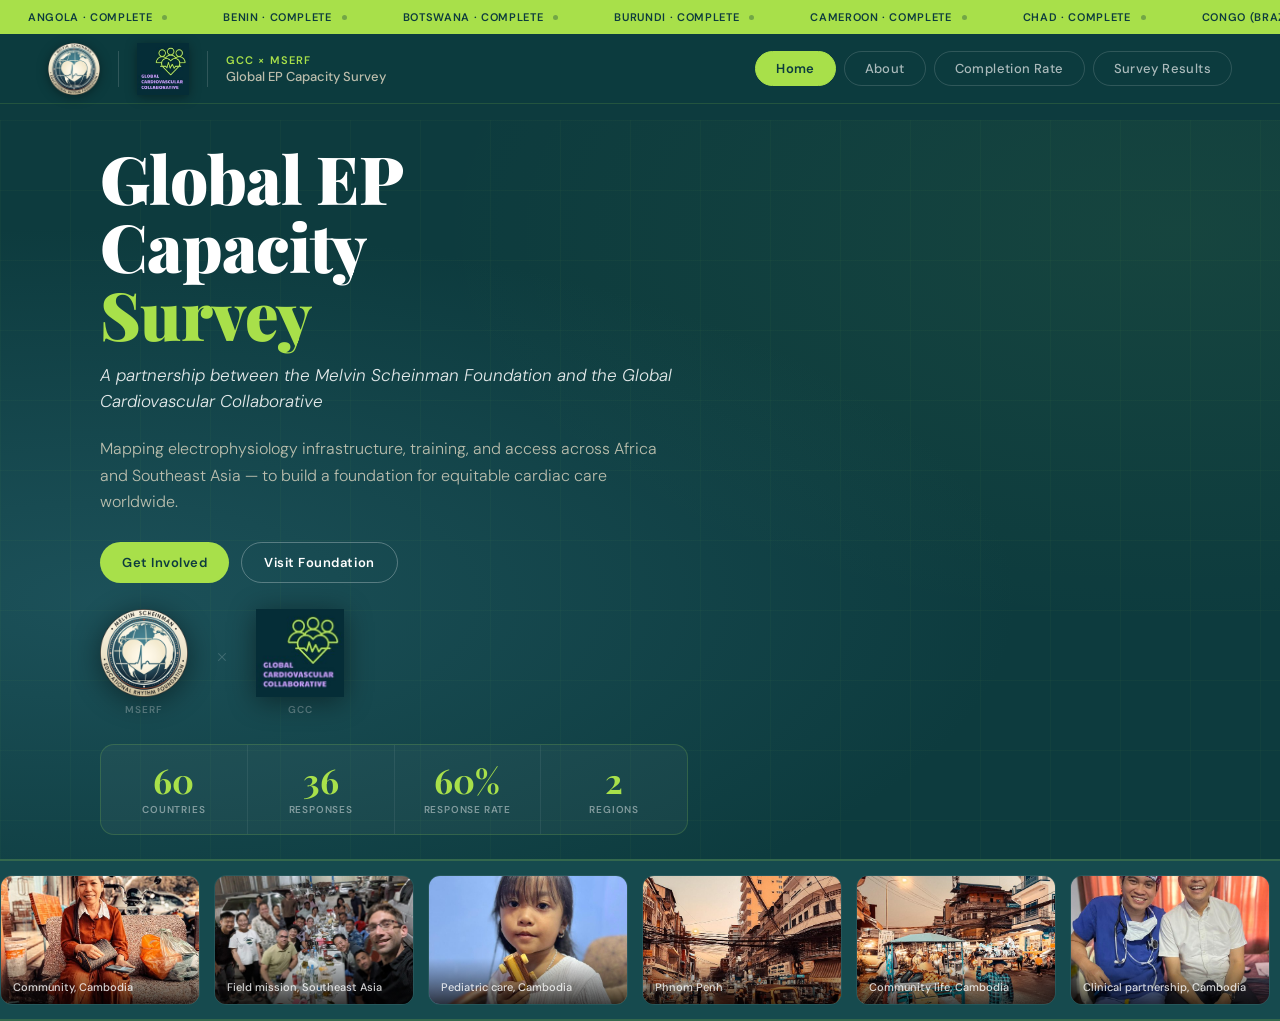
==== index.html @ c14d68f3 "Consolidate Tracker into Completion Rate as 'All Countries' panel - Drop the Tracker nav tab; the Tr" ====
<!DOCTYPE html>
<html lang="en">
<head>
<meta charset="UTF-8">
<meta name="viewport" content="width=device-width, initial-scale=1.0">
<title>GCC Global EP Capacity Survey — MSERF</title>
<link href="https://fonts.googleapis.com/css2?family=Playfair+Display:wght@700;900&family=DM+Sans:ital,wght@0,300;0,400;0,500;0,600;1,300&display=swap" rel="stylesheet">
<link rel="stylesheet" href="style.css">
</head>
<body>

<!-- TICKER TOP -->
<div class="ticker-wrap"><div class="ticker-track" id="ticker-top"></div></div>

<!-- NAV -->
<nav>
  <div class="nav-left">
    <img class="nav-logo" src="[data-uri]" alt="MSERF" onclick="window.open('https://www.scheinmanfoundation.org/','_blank')">
    <div class="nav-div"></div>
    <img class="nav-logo" src="[data-uri]" alt="GCC" onclick="window.open('https://www.globalcardio.org/','_blank')">
    <div class="nav-div"></div>
    <div class="nav-wordmark">
      <span class="nav-wordmark-top">GCC &times; MSERF</span>
      <span class="nav-wordmark-bot">Global EP Capacity Survey</span>
    </div>
  </div>
  <div class="nav-links">
    <button class="nav-btn active" onclick="showSection('home')">Home</button>
    <button class="nav-btn" onclick="showSection('about')">About</button>
    <button class="nav-btn" onclick="showSection('maps')">Completion Rate</button>
    <button class="nav-btn" onclick="showSection('results')">Survey Results</button>
  </div>
</nav>

<!-- ══ HOME ══ -->
<div id="sec-home" class="page-section active home">
  <div class="hero">
    <div class="hero-bg"></div><div class="hero-grid"></div>
    <div class="hero-left">
      <h1>Global EP<br>Capacity<br><em>Survey</em></h1>
      <p class="hero-partnership">A partnership between the Melvin Scheinman Foundation and the Global Cardiovascular Collaborative</p>
      <p class="hero-sub">Mapping electrophysiology infrastructure, training, and access across Africa and Southeast Asia — to build a foundation for equitable cardiac care worldwide.</p>
      <div class="hero-cta">
        <a class="primary" onclick="showSection('about'); return false;" href="#">Get Involved</a>
        <a class="ghost" href="https://www.scheinmanfoundation.org/" target="_blank">Visit Foundation</a>
      </div>
      <div class="hero-logos">
        <div class="hero-logo-block">
          <img src="[data-uri]" alt="MSERF" style="cursor:pointer;" onclick="window.open('https://www.scheinmanfoundation.org/','_blank')">
          <span>MSERF</span>
        </div>
        <div class="hero-x">&times;</div>
        <div class="hero-logo-block">
          <img src="[data-uri]" alt="GCC" style="cursor:pointer;" onclick="window.open('https://www.globalcardio.org/','_blank')">
          <span>GCC</span>
        </div>
      </div>
      <div class="hero-stats">
        <div class="hstat"><div class="hstat-n" id="hstat-countries">61</div><div class="hstat-l">Countries</div></div>
        <div class="hstat"><div class="hstat-n" id="hstat-responses">33</div><div class="hstat-l">Responses</div></div>
        <div class="hstat"><div class="hstat-n" id="hstat-rate">54%</div><div class="hstat-l">Response rate</div></div>
        <div class="hstat"><div class="hstat-n" id="hstat-regions">2</div><div class="hstat-l">Regions</div></div>
      </div>
    </div>
    <div class="hero-right"><canvas id="globe-canvas"></canvas></div>
  </div>
  <!-- Photo banner -->
  <div class="photo-banner"><div class="photo-strip" id="photo-strip"></div></div>
  <!-- Ticker bottom -->
</div>

<!-- ══ ABOUT ══ -->
<div id="sec-about" class="page-section about-sec">
  <div class="about-inner">
    <div class="about-hero">
      <div class="sec-eyebrow">About the Initiative</div>
      <h2 class="sec-title">Charting the Global Landscape of EP Care</h2>
      <p class="sec-body">The GCC Global EP Capacity Survey is a first-of-its-kind effort to systematically document the state of cardiac electrophysiology across low- and middle-income regions. Understanding what exists — and what is missing — is the essential first step toward sustainable, equitable EP care worldwide.</p>
      <div class="about-stats">
        <div class="astat"><div class="astat-n" id="about-af-total">54</div><div class="astat-l">African nations</div></div>
        <div class="astat"><div class="astat-n" id="about-sea-total">6</div><div class="astat-l">Southeast Asian countries</div></div>
        <div class="astat"><div class="astat-n" id="about-total">60</div><div class="astat-l">Countries in scope</div></div>
        <div class="astat"><div class="astat-n">2</div><div class="astat-l">Lead organizations</div></div>
      </div>
    </div>
    <div class="about-grid">
      <div class="about-text">
        <p>This survey captures data on EP lab infrastructure, trained personnel, device access, ablation capabilities, and educational resources across <strong id="about-af-inline">54</strong> African nations and <strong id="about-sea-inline">6</strong> Southeast Asian countries.</p>
        <p>Results will inform targeted capacity-building programs, training initiatives, and international partnerships led by <a href="https://www.scheinmanfoundation.org/" target="_blank" class="about-link">MSERF</a> and the <a href="https://www.globalcardio.org/" target="_blank" class="about-link">GCC</a> — with the goal of bringing world-class electrophysiology care to every region on earth.</p>
        <p>The survey is led jointly by the <a href="https://www.scheinmanfoundation.org/" target="_blank" class="about-link">Melvin Scheinman Foundation</a> and the <a href="https://www.globalcardio.org/" target="_blank" class="about-link">Global Cardiovascular Collaborative</a>, two organizations united by a shared commitment to reducing the global burden of cardiac arrhythmia through education, training, and sustainable infrastructure development.</p>
      </div>
      <div class="about-cards">
        <div class="acard">
          <img class="acard-logo" src="[data-uri]" alt="MSERF" style="cursor:pointer;" onclick="window.open('https://www.scheinmanfoundation.org/','_blank')">
          <h3><a href="https://www.scheinmanfoundation.org/" target="_blank" style="color:var(--navy);text-decoration:none;">Melvin Scheinman Foundation</a></h3>
          <p>Founded in honor of Dr. Melvin Scheinman, pioneer of catheter ablation, MSERF advances global EP education through training programs, international proctorships, and sustainable capacity-building partnerships across Africa, Southeast Asia, and beyond.</p>
        </div>
        <div class="acard gcc">
          <img class="acard-logo" src="[data-uri]" alt="GCC" style="cursor:pointer;" onclick="window.open('https://www.globalcardio.org/','_blank')">
          <h3><a href="https://www.globalcardio.org/" target="_blank" style="color:var(--navy);text-decoration:none;">Global Cardiovascular Collaborative</a></h3>
          <p>The GCC brings together cardiovascular specialists committed to reducing the global burden of heart disease through collaborative research, education, and health system strengthening in underserved regions.</p>
        </div>
      </div>
    </div>

    <!-- Participate + Contact block (fills lower half of About) -->
    <div class="about-foot">
      <div class="afoot-card afoot-participate">
        <div class="afoot-eyebrow">Get Involved</div>
        <h3>Who Should Participate</h3>
        <p>We welcome electrophysiologists, cardiologists, professional societies, hospitals, and ministries of health working in cardiovascular care across low- and middle-income regions.</p>
        <ul class="afoot-list">
          <li>Practicing EPs and cardiologists in Africa or Southeast Asia</li>
          <li>Hospital and EP-lab leadership</li>
          <li>National and regional cardiology societies</li>
          <li>Foundations, NGOs, and industry partners</li>
        </ul>
      </div>
      <div class="afoot-card afoot-contact">
        <div class="afoot-eyebrow">Contact Us</div>
        <h3>Get In Touch</h3>
        <p>To learn more, take the survey, or partner with us, reach out to the survey team.</p>
        <a class="afoot-btn" href="mailto:info@scheinmanfoundation.org?subject=Global%20EP%20Capacity%20Survey">Contact the Survey Team</a>
        <a class="afoot-btn afoot-btn-alt" href="https://www.scheinmanfoundation.org/" target="_blank">Visit the Scheinman Foundation</a>
      </div>
    </div>
  </div>
</div>

<!-- ══ MAPS ══ -->
<div id="sec-maps" class="page-section maps-sec">
  <div class="maps-inner">
    <div class="sec-eyebrow" style="color:var(--lime);margin-top:24px;">Survey Completion Rate</div>
    <h2 class="sec-title" style="color:var(--white)">Survey Completion by Region</h2>
    <p style="color:rgba(232,223,200,0.55);font-size:15px;margin-top:4px;">Click either map to enlarge and interact.</p>
    <div class="maps-grid">
      <div class="mcard" onclick="openModal('africa')">
        <div class="mcard-hdr"><div class="mcard-title">Africa</div><div class="mcard-pct af" id="map-af-pct">56%</div></div>
        <div style="font-size:12px;color:rgba(255,255,255,0.38);margin-bottom:10px;" id="map-af-count">31 of 55 countries responded</div>
        <div class="pbar-wrap"><div class="pbar af"></div></div>
        <div class="mlegend">
          <div class="mleg-item"><div class="mleg-dot" style="background:#5a9e2f"></div><span id="leg-af-c">Complete (31)</span></div>
          <div class="mleg-item"><div class="mleg-dot" style="background:#c0392b"></div><span id="leg-af-p">Pending (24)</span></div>
        </div>
        <div id="africa-map-preview"></div>
        <div class="expand-hint">
          <svg viewBox="0 0 24 24" fill="none" stroke="currentColor" stroke-width="2"><path d="M15 3h6v6M9 21H3v-6M21 3l-7 7M3 21l7-7"/></svg>
          Click to enlarge &amp; interact
        </div>
      </div>
      <div class="mcard" onclick="openModal('sea')">
        <div class="mcard-hdr"><div class="mcard-title">Southeast Asia</div><div class="mcard-pct sea" id="map-sea-pct">50%</div></div>
        <div style="font-size:12px;color:rgba(255,255,255,0.38);margin-bottom:10px;" id="map-sea-count">2 of 6 countries responded</div>
        <div class="pbar-wrap"><div class="pbar sea"></div></div>
        <div class="mlegend">
          <div class="mleg-item"><div class="mleg-dot" style="background:#5a9e2f"></div><span id="leg-sea-c">Complete (1)</span></div>
          <div class="mleg-item"><div class="mleg-dot" style="background:#c0392b"></div><span id="leg-sea-p">Pending (4)</span></div>
        </div>
        <div id="sea-map-preview"></div>
        <div class="expand-hint">
          <svg viewBox="0 0 24 24" fill="none" stroke="currentColor" stroke-width="2"><path d="M15 3h6v6M9 21H3v-6M21 3l-7 7M3 21l7-7"/></svg>
          Click to enlarge &amp; interact
        </div>
      </div>
    </div>

    <!-- All Countries — list view consolidated from former Tracker page -->
    <div class="all-countries">
      <div class="ac-header">
        <div>
          <div class="sec-eyebrow" style="color:var(--lime);">All Countries</div>
          <h3 class="ac-title">Response status by country</h3>
        </div>
        <input type="search" id="ac-search" class="ac-search" placeholder="Search country..." aria-label="Search countries">
      </div>
      <div class="tabs">
        <button class="tab on" onclick="showTab('al',this)" id="tab-af">Africa (54)</button>
        <button class="tab" onclick="showTab('sl',this)" id="tab-sea">Southeast Asia (6)</button>
      </div>
      <div id="al" class="cgrid"></div>
      <div id="sl" class="cgrid hidden"></div>
    </div>
  </div>
</div>

<div id="sec-results" class="page-section maps-sec">
  <div class="maps-inner">
    <div class="sec-eyebrow" style="color:var(--lime);margin-top:24px;">Data & Analysis</div>
    <h2 class="sec-title" style="color:var(--white)">Survey Results</h2>
    <p style="color:rgba(232,223,200,0.55);font-size:15px;margin-top:4px;">Click either map to enlarge and interact.</p>
    <div class="heat-legend" title="Color encodes ablating EPs per million population for surveyed countries">
      <span class="heat-legend-label">Capacity gap</span>
      <div>
        <div class="heat-legend-bar"></div>
        <div class="heat-legend-ticks"><span>Greater capacity</span><span>Larger gap</span></div>
      </div>
      <span class="heat-na"><span class="heat-na-dot"></span>Not yet surveyed</span>
    </div>
    <div class="maps-grid">
      <div class="mcard" onclick="openResultsModal('africa')">
        <div class="mcard-hdr"><div class="mcard-title">Africa</div></div>
        <div style="font-size:12px;color:rgba(255,255,255,0.38);margin-bottom:10px;" id="results-af-count">31 of 55 countries surveyed</div>
        <div id="africa-results-preview"></div>
        <div class="expand-hint">
          <svg viewBox="0 0 24 24" fill="none" stroke="currentColor" stroke-width="2"><path d="M15 3h6v6M9 21H3v-6M21 3l-7 7M3 21l7-7"/></svg>
          Click to enlarge &amp; interact
        </div>
      </div>
      <div class="mcard" onclick="openResultsModal('sea')">
        <div class="mcard-hdr"><div class="mcard-title">Southeast Asia &amp; Mongolia</div></div>
        <div style="font-size:12px;color:rgba(255,255,255,0.38);margin-bottom:10px;" id="results-sea-count">2 of 6 countries surveyed</div>
        <div id="sea-results-preview"></div>
        <div class="expand-hint">
          <svg viewBox="0 0 24 24" fill="none" stroke="currentColor" stroke-width="2"><path d="M15 3h6v6M9 21H3v-6M21 3l-7 7M3 21l7-7"/></svg>
          Click to enlarge &amp; interact
        </div>
      </div>
    </div>
    <div style="margin-top:48px;">
      <div style="border-bottom:1px solid rgba(168,224,74,0.15);padding-bottom:16px;margin-bottom:32px;">
        <p style="color:var(--lime);font-size:11px;font-weight:600;letter-spacing:0.1em;text-transform:uppercase;">Key Findings</p>
        <p style="color:rgba(232,223,200,0.55);font-size:13px;margin-top:6px;">Click any slide to view fullscreen</p>
      </div>
      <div style="display:flex;flex-direction:column;gap:28px;">
        <div style="border-radius:12px;overflow:hidden;box-shadow:0 4px 24px rgba(0,0,0,0.4);cursor:pointer;border:1px solid rgba(168,224,74,0.1);" onclick="openLightbox(this.querySelector('img'))">
          <img src="[data-uri]" style="width:100%;display:block;" alt="Global EP Capacity Gap">
        </div>
        <div style="border-radius:12px;overflow:hidden;box-shadow:0 4px 24px rgba(0,0,0,0.4);cursor:pointer;border:1px solid rgba(168,224,74,0.1);" onclick="openLightbox(this.querySelector('img'))">
          <img src="[data-uri]" style="width:100%;display:block;" alt="EP Access Gap">
        </div>
      <div style="border-radius:12px;overflow:hidden;box-shadow:0 4px 24px rgba(0,0,0,0.4);cursor:pointer;border:1px solid rgba(168,224,74,0.1);" onclick="openLightbox(this.querySelector('img'))">
          <img src="[data-uri]" style="width:100%;display:block;" alt="Global Device Implantation Capacity Gap">
        </div>
        <div style="border-radius:12px;overflow:hidden;box-shadow:0 4px 24px rgba(0,0,0,0.4);cursor:pointer;border:1px solid rgba(168,224,74,0.1);" onclick="openLightbox(this.querySelector('img'))">
          <img src="[data-uri]" style="width:100%;display:block;" alt="Device Implantation Access Gap">
        </div>
      </div>
    </div>
  </div>
</div>

<!-- Results Modal -->
<div class="modal-overlay" id="results-modal">
  <div class="modal-header">
    <div>
      <div class="modal-title" id="results-modal-title"></div>
      <div class="modal-meta" id="results-modal-meta"></div>
    </div>
    <button class="modal-close" onclick="closeResultsModal()">&#x2715;</button>
  </div>
  <div class="modal-legend">
    <span style="font-size:12px;color:rgba(255,255,255,0.3);margin-left:auto;">Scroll to zoom · Drag to pan · Hover for details</span>
  </div>
  <div class="modal-body" id="results-modal-body"></div>
</div>


<!-- ══ MAP MODAL ══ -->
<div class="modal-overlay" id="map-modal">
  <div class="modal-header">
    <div>
      <div class="modal-title" id="modal-title"></div>
      <div class="modal-meta" id="modal-meta"></div>
    </div>
    <button class="modal-close" onclick="closeModal()">&#x2715;</button>
  </div>
  <div class="modal-legend">
    <div class="modal-leg-item"><div class="modal-leg-dot" style="background:#5a9e2f"></div>Complete</div>
    <div class="modal-leg-item"><div class="modal-leg-dot" style="background:#c0392b"></div>Pending</div>
    <span style="font-size:12px;color:rgba(255,255,255,0.3);margin-left:auto;">Scroll to zoom · Drag to pan · Hover for details</span>
  </div>
  <div class="modal-body" id="modal-body"></div>
</div>

<div id="map-tt"></div>

<script src="https://cdnjs.cloudflare.com/ajax/libs/three.js/r128/three.min.js"></script>
<script src="https://cdnjs.cloudflare.com/ajax/libs/d3/7.8.5/d3.min.js"></script>
<script src="https://cdnjs.cloudflare.com/ajax/libs/topojson/3.0.2/topojson.min.js"></script>
<script src="data.js"></script>

<div id="lightbox" style="display:none;position:fixed;inset:0;z-index:1000;background:rgba(0,0,0,0.92);overflow:hidden;">
  <div id="lightbox-inner" style="position:absolute;top:0;left:0;width:100%;height:100%;">
    <img id="lightbox-img" style="position:absolute;top:0;left:0;transform-origin:0 0;user-select:none;-webkit-user-drag:none;border-radius:8px;" src="" alt="" draggable="false">
  </div>
  <button onclick="closeLightbox()" style="position:fixed;top:16px;right:24px;background:rgba(255,255,255,0.15);border:1px solid rgba(255,255,255,0.3);color:#fff;font-size:20px;width:42px;height:42px;border-radius:50%;cursor:pointer;display:flex;align-items:center;justify-content:center;z-index:1001;">&#x2715;</button>
  <div style="position:fixed;bottom:20px;left:50%;transform:translateX(-50%);background:rgba(0,0,0,0.6);color:rgba(255,255,255,0.6);font-size:12px;padding:6px 16px;border-radius:20px;pointer-events:none;">Scroll to zoom · Drag to pan · Click ✕ to close</div>
</div>
</body>
</html>
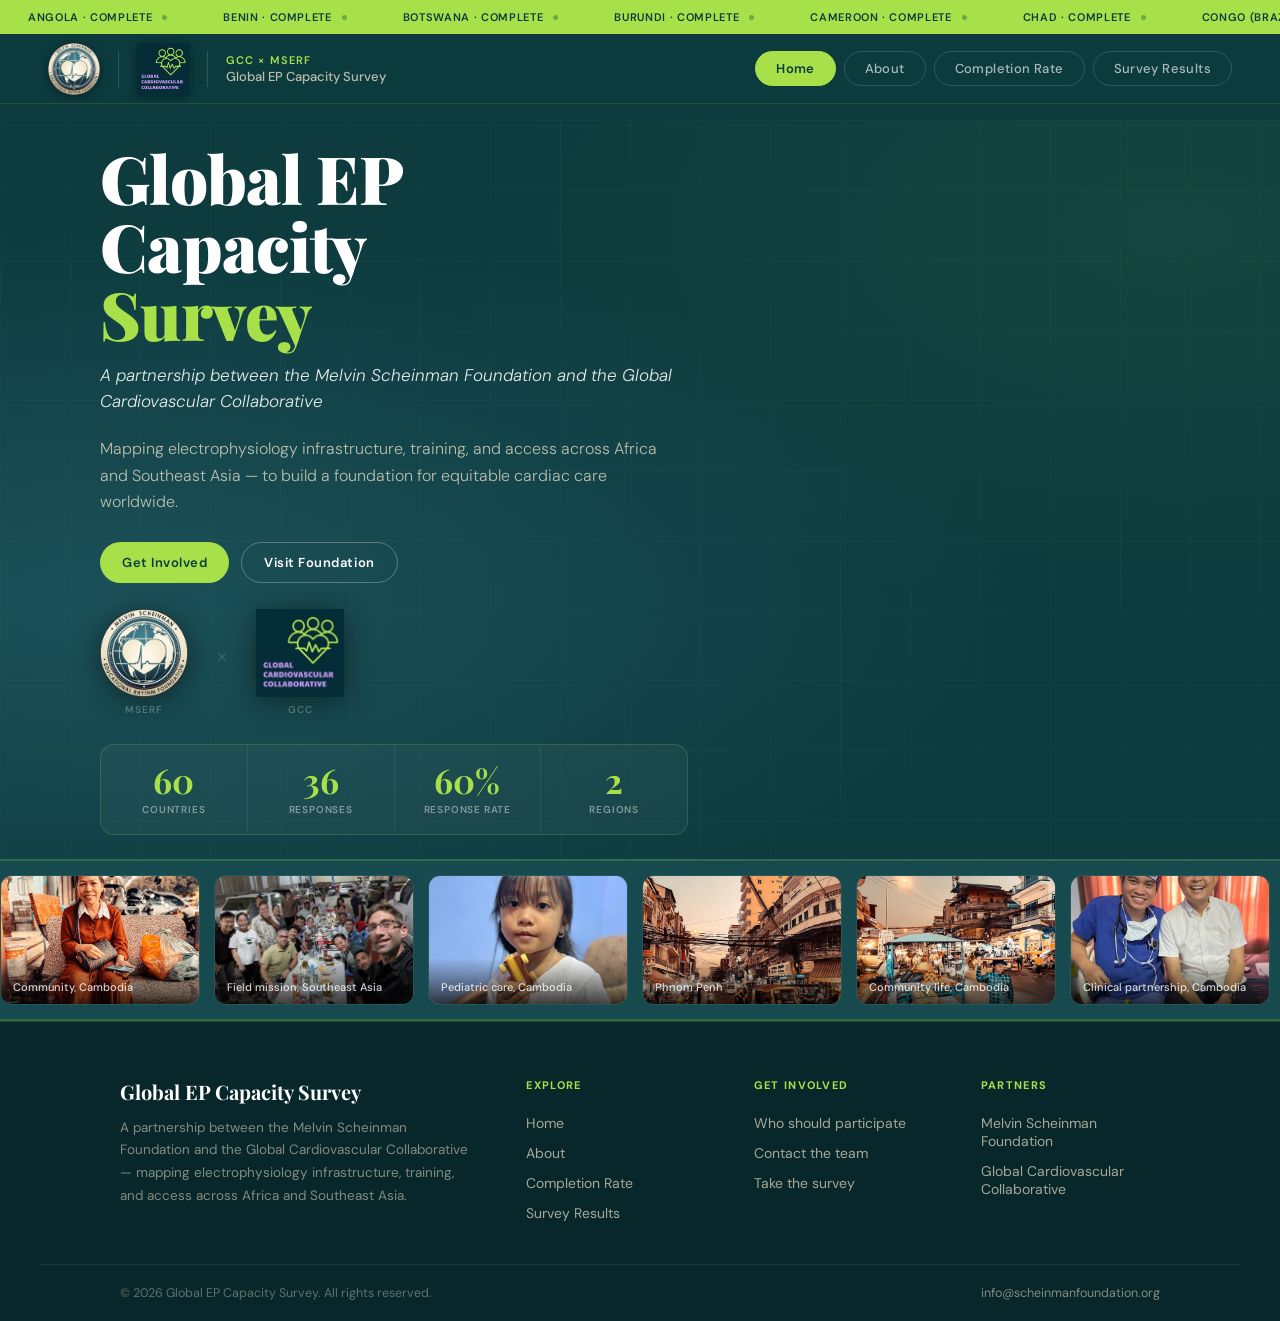
==== commit 98b5fefb: "Add site footer + fix Africa map callout positioning Footer - New site-wide footer: brand blurb, Exp" ====
--- a/index.html
+++ b/index.html
@@ -4,6 +4,18 @@
 <meta charset="UTF-8">
 <meta name="viewport" content="width=device-width, initial-scale=1.0">
 <title>GCC Global EP Capacity Survey — MSERF</title>
+<meta name="description" content="Mapping electrophysiology infrastructure, training, and access across Africa and Southeast Asia — a partnership between the Melvin Scheinman Foundation and the Global Cardiovascular Collaborative.">
+<link rel="icon" type="image/svg+xml" href="favicon.svg">
+<!-- Open Graph / social share -->
+<meta property="og:type" content="website">
+<meta property="og:title" content="Global EP Capacity Survey">
+<meta property="og:description" content="Mapping electrophysiology infrastructure, training, and access across Africa and Southeast Asia.">
+<meta property="og:url" content="https://eberswine.github.io/GCC-EP-Survey-main-3/">
+<meta property="og:image" content="https://eberswine.github.io/GCC-EP-Survey-main-3/ep_capacity_gap.jpg">
+<meta name="twitter:card" content="summary_large_image">
+<meta name="twitter:title" content="Global EP Capacity Survey">
+<meta name="twitter:description" content="Mapping electrophysiology infrastructure, training, and access across Africa and Southeast Asia.">
+<meta name="twitter:image" content="https://eberswine.github.io/GCC-EP-Survey-main-3/ep_capacity_gap.jpg">
 <link href="https://fonts.googleapis.com/css2?family=Playfair+Display:wght@700;900&family=DM+Sans:ital,wght@0,300;0,400;0,500;0,600;1,300&display=swap" rel="stylesheet">
 <link rel="stylesheet" href="style.css">
 </head>
@@ -19,17 +31,20 @@
     <div class="nav-div"></div>
     <img class="nav-logo" src="[data-uri]" alt="GCC" onclick="window.open('https://www.globalcardio.org/','_blank')">
     <div class="nav-div"></div>
-    <div class="nav-wordmark">
+    <div class="nav-wordmark" onclick="showSection('home')" role="link" tabindex="0" style="cursor:pointer;">
       <span class="nav-wordmark-top">GCC &times; MSERF</span>
       <span class="nav-wordmark-bot">Global EP Capacity Survey</span>
     </div>
   </div>
-  <div class="nav-links">
+  <div class="nav-links" id="nav-links">
     <button class="nav-btn active" onclick="showSection('home')">Home</button>
     <button class="nav-btn" onclick="showSection('about')">About</button>
     <button class="nav-btn" onclick="showSection('maps')">Completion Rate</button>
     <button class="nav-btn" onclick="showSection('results')">Survey Results</button>
   </div>
+  <button class="nav-toggle" aria-label="Menu" aria-expanded="false" onclick="toggleNav(this)">
+    <span></span><span></span><span></span>
+  </button>
 </nav>
 
 <!-- ══ HOME ══ -->
@@ -142,7 +157,7 @@
           <div class="mleg-item"><div class="mleg-dot" style="background:#5a9e2f"></div><span id="leg-af-c">Complete (31)</span></div>
           <div class="mleg-item"><div class="mleg-dot" style="background:#c0392b"></div><span id="leg-af-p">Pending (24)</span></div>
         </div>
-        <div id="africa-map-preview"></div>
+        <div id="africa-map-preview"><div class="map-skeleton"><span>Loading map…</span></div></div>
         <div class="expand-hint">
           <svg viewBox="0 0 24 24" fill="none" stroke="currentColor" stroke-width="2"><path d="M15 3h6v6M9 21H3v-6M21 3l-7 7M3 21l7-7"/></svg>
           Click to enlarge &amp; interact
@@ -156,7 +171,7 @@
           <div class="mleg-item"><div class="mleg-dot" style="background:#5a9e2f"></div><span id="leg-sea-c">Complete (1)</span></div>
           <div class="mleg-item"><div class="mleg-dot" style="background:#c0392b"></div><span id="leg-sea-p">Pending (4)</span></div>
         </div>
-        <div id="sea-map-preview"></div>
+        <div id="sea-map-preview"><div class="map-skeleton"><span>Loading map…</span></div></div>
         <div class="expand-hint">
           <svg viewBox="0 0 24 24" fill="none" stroke="currentColor" stroke-width="2"><path d="M15 3h6v6M9 21H3v-6M21 3l-7 7M3 21l7-7"/></svg>
           Click to enlarge &amp; interact
@@ -188,19 +203,26 @@
     <div class="sec-eyebrow" style="color:var(--lime);margin-top:24px;">Data & Analysis</div>
     <h2 class="sec-title" style="color:var(--white)">Survey Results</h2>
     <p style="color:rgba(232,223,200,0.55);font-size:15px;margin-top:4px;">Click either map to enlarge and interact.</p>
-    <div class="heat-legend" title="Color encodes ablating EPs per million population for surveyed countries">
-      <span class="heat-legend-label">Capacity gap</span>
-      <div>
-        <div class="heat-legend-bar"></div>
-        <div class="heat-legend-ticks"><span>Greater capacity</span><span>Larger gap</span></div>
-      </div>
-      <span class="heat-na"><span class="heat-na-dot"></span>Not yet surveyed</span>
-    </div>
+    <div class="results-toolbar">
+      <div class="heat-legend" title="Color encodes ablating EPs per million population for surveyed countries">
+        <span class="heat-legend-label">Capacity gap</span>
+        <div>
+          <div class="heat-legend-bar"></div>
+          <div class="heat-legend-ticks"><span>Greater capacity</span><span>Larger gap</span></div>
+        </div>
+        <span class="heat-na"><span class="heat-na-dot"></span>Not yet surveyed</span>
+      </div>
+      <button class="csv-btn" onclick="downloadCSV()" title="Download all survey data as a spreadsheet">
+        <svg viewBox="0 0 24 24" fill="none" stroke="currentColor" stroke-width="2"><path d="M21 15v4a2 2 0 01-2 2H5a2 2 0 01-2-2v-4M7 10l5 5 5-5M12 15V3"/></svg>
+        Download data (CSV)
+      </button>
+    </div>
+    <p class="data-freshness" id="data-freshness"></p>
     <div class="maps-grid">
       <div class="mcard" onclick="openResultsModal('africa')">
         <div class="mcard-hdr"><div class="mcard-title">Africa</div></div>
         <div style="font-size:12px;color:rgba(255,255,255,0.38);margin-bottom:10px;" id="results-af-count">31 of 55 countries surveyed</div>
-        <div id="africa-results-preview"></div>
+        <div id="africa-results-preview"><div class="map-skeleton"><span>Loading map…</span></div></div>
         <div class="expand-hint">
           <svg viewBox="0 0 24 24" fill="none" stroke="currentColor" stroke-width="2"><path d="M15 3h6v6M9 21H3v-6M21 3l-7 7M3 21l7-7"/></svg>
           Click to enlarge &amp; interact
@@ -209,7 +231,7 @@
       <div class="mcard" onclick="openResultsModal('sea')">
         <div class="mcard-hdr"><div class="mcard-title">Southeast Asia &amp; Mongolia</div></div>
         <div style="font-size:12px;color:rgba(255,255,255,0.38);margin-bottom:10px;" id="results-sea-count">2 of 6 countries surveyed</div>
-        <div id="sea-results-preview"></div>
+        <div id="sea-results-preview"><div class="map-skeleton"><span>Loading map…</span></div></div>
         <div class="expand-hint">
           <svg viewBox="0 0 24 24" fill="none" stroke="currentColor" stroke-width="2"><path d="M15 3h6v6M9 21H3v-6M21 3l-7 7M3 21l7-7"/></svg>
           Click to enlarge &amp; interact
@@ -238,6 +260,40 @@
     </div>
   </div>
 </div>
+
+<!-- ══ FOOTER ══ -->
+<footer class="site-footer">
+  <div class="footer-inner">
+    <div class="footer-col footer-brand">
+      <div class="footer-mark">Global EP Capacity Survey</div>
+      <p>A partnership between the Melvin Scheinman Foundation and the Global Cardiovascular Collaborative — mapping electrophysiology infrastructure, training, and access across Africa and Southeast Asia.</p>
+    </div>
+    <div class="footer-col">
+      <h4>Explore</h4>
+      <a href="#home" onclick="showSection('home');return false;">Home</a>
+      <a href="#about" onclick="showSection('about');return false;">About</a>
+      <a href="#completion" onclick="showSection('maps');return false;">Completion Rate</a>
+      <a href="#results" onclick="showSection('results');return false;">Survey Results</a>
+    </div>
+    <div class="footer-col">
+      <h4>Get Involved</h4>
+      <a href="#about" onclick="showSection('about');return false;">Who should participate</a>
+      <a href="mailto:info@scheinmanfoundation.org?subject=Global%20EP%20Capacity%20Survey">Contact the team</a>
+      <a href="https://www.scheinmanfoundation.org/" target="_blank" rel="noopener">Take the survey</a>
+    </div>
+    <div class="footer-col">
+      <h4>Partners</h4>
+      <a href="https://www.scheinmanfoundation.org/" target="_blank" rel="noopener">Melvin Scheinman Foundation</a>
+      <a href="https://www.globalcardio.org/" target="_blank" rel="noopener">Global Cardiovascular Collaborative</a>
+    </div>
+  </div>
+  <div class="footer-bottom">
+    <span>&copy; <span id="footer-year">2026</span> Global EP Capacity Survey. All rights reserved.</span>
+    <span class="footer-bottom-links">
+      <a href="mailto:info@scheinmanfoundation.org?subject=Global%20EP%20Capacity%20Survey">info@scheinmanfoundation.org</a>
+    </span>
+  </div>
+</footer>
 
 <!-- Results Modal -->
 <div class="modal-overlay" id="results-modal">
--- a/style.css
+++ b/style.css
@@ -98,9 +98,9 @@
 ══════════════════════════════ */
 .about-sec{background:var(--cream-lt);padding:130px 80px 100px;}
 .about-inner{max-width:1140px;margin:0 auto;}
-.about-hero{text-align:left;max-width:1140px;margin:0 auto 56px;}
+.about-hero{text-align:left;max-width:1140px;margin:24px auto 56px;}
 .about-hero .sec-eyebrow{display:block;}
-.about-hero .sec-body{font-size:18px;line-height:1.7;color:var(--muted);max-width:820px;margin:8px auto 0;text-align:center;}
+.about-hero .sec-body{font-size:17px;line-height:1.75;color:var(--muted);max-width:780px;margin:0;}
 .about-stats{display:grid;grid-template-columns:repeat(4,1fr);gap:0;margin-top:44px;background:var(--white);border:1px solid rgba(46,107,122,0.1);border-radius:18px;overflow:hidden;box-shadow:0 4px 22px rgba(13,59,62,0.05);}
 .astat{padding:22px 16px;text-align:center;border-right:1px solid rgba(46,107,122,0.1);}
 .astat:last-child{border-right:none;}
@@ -235,6 +235,12 @@
 /* TOOLTIP */
 #map-tt{position:fixed;background:rgba(13,59,62,0.97);border:1px solid rgba(168,224,74,0.3);border-radius:10px;padding:10px 16px;font-size:13px;color:var(--white);pointer-events:none;opacity:0;transition:opacity 0.1s;z-index:600;white-space:nowrap;font-family:'DM Sans',sans-serif;box-shadow:0 8px 24px rgba(0,0,0,0.5);min-width:220px;}
 
+/* Preview SVGs in map cards — constrain to card width and keep compact */
+#africa-map-preview svg,#sea-map-preview svg,
+#africa-results-preview svg,#sea-results-preview svg{
+  width:100%;height:auto;display:block;border-radius:8px;
+}
+
 /* All Countries panel (inside Completion Rate / maps section) */
 .all-countries{margin-top:56px;padding-top:40px;border-top:1px solid rgba(168,224,74,0.18);}
 .ac-header{display:flex;justify-content:space-between;align-items:flex-end;gap:24px;margin-bottom:24px;flex-wrap:wrap;}
@@ -254,23 +260,179 @@
 .all-countries .cpill.cpill-hidden{display:none;}
 
 /* Heat-map legend (Results) */
-.heat-legend{display:flex;align-items:center;gap:14px;padding:10px 16px;background:rgba(255,255,255,0.04);border:1px solid rgba(168,224,74,0.18);border-radius:10px;margin:10px 0 4px;width:fit-content;}
+.results-toolbar{display:flex;align-items:center;justify-content:space-between;gap:16px;flex-wrap:wrap;margin:10px 0 4px;}
+.heat-legend{display:flex;align-items:center;gap:14px;padding:10px 16px;background:rgba(255,255,255,0.04);border:1px solid rgba(168,224,74,0.18);border-radius:10px;width:fit-content;}
 .heat-legend-label{font-size:11px;font-weight:600;letter-spacing:0.08em;text-transform:uppercase;color:rgba(255,255,255,0.55);}
 .heat-legend-bar{width:160px;height:10px;border-radius:6px;background:linear-gradient(90deg,#f4dcd2,#e8826a,#a8312a,#5e1010);}
 .heat-legend-ticks{display:flex;justify-content:space-between;font-size:10px;color:rgba(255,255,255,0.45);font-weight:500;margin-top:2px;}
 .heat-na{display:inline-flex;align-items:center;gap:6px;font-size:11px;color:rgba(255,255,255,0.45);font-weight:500;}
 .heat-na-dot{width:10px;height:10px;border-radius:50%;background:#3a4d52;border:1px solid rgba(255,255,255,0.18);}
 
-@media(max-width:900px){
-  .hero{grid-template-columns:1fr;}
-  .hero-right{height:60vw;min-height:300px;}
-  .maps-grid,.about-grid,.about-foot,.prog-overview{grid-template-columns:1fr;}
+/* CSV download button */
+.csv-btn{display:inline-flex;align-items:center;gap:8px;padding:10px 18px;border-radius:100px;background:transparent;border:1px solid rgba(168,224,74,0.4);color:var(--lime);font-family:'DM Sans',sans-serif;font-size:13px;font-weight:600;cursor:pointer;transition:all 0.2s;}
+.csv-btn:hover{background:rgba(168,224,74,0.12);border-color:var(--lime);}
+.csv-btn svg{width:15px;height:15px;}
+
+/* Data freshness line */
+.data-freshness{color:rgba(232,223,200,0.4);font-size:12px;margin-top:10px;}
+.data-freshness:empty{display:none;}
+
+/* ── FOOTER ── */
+.site-footer{background:#08272a;border-top:1px solid rgba(168,224,74,0.18);color:rgba(232,223,200,0.75);}
+.footer-inner{max-width:1200px;margin:0 auto;padding:56px 80px 36px;display:grid;grid-template-columns:2fr 1fr 1fr 1fr;gap:48px;}
+.footer-brand{max-width:380px;}
+.footer-mark{font-family:'Playfair Display',serif;font-size:20px;font-weight:700;color:var(--white);margin-bottom:12px;}
+.footer-brand p{font-size:13.5px;line-height:1.7;color:rgba(232,223,200,0.55);}
+.footer-col h4{font-size:11px;font-weight:700;letter-spacing:0.12em;text-transform:uppercase;color:var(--lime);margin-bottom:16px;}
+.footer-col a{display:block;font-size:14px;color:rgba(232,223,200,0.7);text-decoration:none;padding:6px 0;transition:color 0.15s;cursor:pointer;}
+.footer-col a:hover{color:var(--lime);}
+.footer-bottom{max-width:1200px;margin:0 auto;padding:20px 80px;border-top:1px solid rgba(255,255,255,0.07);display:flex;justify-content:space-between;align-items:center;gap:16px;flex-wrap:wrap;font-size:12.5px;color:rgba(232,223,200,0.4);}
+.footer-bottom-links a{color:rgba(232,223,200,0.55);text-decoration:none;}
+.footer-bottom-links a:hover{color:var(--lime);}
+
+/* Map preview loading skeleton */
+.map-skeleton{width:100%;height:240px;border-radius:8px;background:linear-gradient(100deg,rgba(255,255,255,0.03) 30%,rgba(255,255,255,0.08) 50%,rgba(255,255,255,0.03) 70%);background-size:200% 100%;animation:skeleton-shimmer 1.4s ease-in-out infinite;display:flex;align-items:center;justify-content:center;}
+.map-skeleton span{font-size:12px;color:rgba(255,255,255,0.3);font-weight:500;letter-spacing:0.06em;text-transform:uppercase;}
+@keyframes skeleton-shimmer{0%{background-position:200% 0;}100%{background-position:-200% 0;}}
+
+/* ── MOBILE HAMBURGER TOGGLE (hidden on desktop) ── */
+.nav-toggle{display:none;background:transparent;border:none;cursor:pointer;width:44px;height:44px;padding:10px;flex-direction:column;justify-content:space-around;align-items:stretch;}
+.nav-toggle span{display:block;height:2px;background:var(--white);border-radius:2px;transition:transform 0.25s,opacity 0.2s;}
+.nav-toggle.open span:nth-child(1){transform:translateY(8px) rotate(45deg);}
+.nav-toggle.open span:nth-child(2){opacity:0;}
+.nav-toggle.open span:nth-child(3){transform:translateY(-8px) rotate(-45deg);}
+
+/* ── TABLET (≤ 1024px) ── */
+@media(max-width:1024px){
+  .about-sec,.maps-sec{padding:130px 40px 80px;}
+  .about-grid{gap:40px;}
+  nav{padding:0 28px;}
+  .nav-btn{padding:8px 14px;font-size:12.5px;}
+  .hero-left{padding:24px 32px 24px 60px;}
+}
+
+/* ── MOBILE (≤ 768px) ── */
+@media(max-width:768px){
+  /* Nav: hamburger menu */
+  nav{padding:0 18px;height:64px;}
+  .nav-logo{height:42px;}
+  .nav-div{display:none;}
+  .nav-wordmark-top{font-size:10px;}
+  .nav-wordmark-bot{font-size:11px;white-space:nowrap;}
+  .nav-toggle{display:flex;}
+  .nav-links{
+    position:absolute;top:100%;right:0;left:0;
+    flex-direction:column;align-items:stretch;gap:0;
+    background:#0D3B3E;
+    border-top:1px solid rgba(168,224,74,0.22);
+    box-shadow:0 18px 36px rgba(0,0,0,0.45);
+    padding:12px 18px 18px;
+    transform:translateY(-12px);opacity:0;pointer-events:none;
+    transition:opacity 0.2s,transform 0.2s;
+    z-index:160;
+  }
+  .nav-links.open{transform:translateY(0);opacity:1;pointer-events:auto;}
+  .nav-btn{padding:14px 16px;font-size:15px;border-radius:12px;border-color:transparent;text-align:left;}
+  .nav-btn.active{background:var(--lime);color:var(--navy);}
+
+  /* Ticker - smaller text */
+  .ticker-item{font-size:10px;padding:0 16px;letter-spacing:0.04em;}
+
+  /* Sections: tighter padding, recall nav is 34+64=98px */
+  .page-section{padding-top:106px;}
+  .about-sec,.maps-sec{padding:106px 18px 60px;}
+  .maps-inner,.about-inner,.about-hero{padding:0;}
+  .sec-title{font-size:clamp(26px,7vw,36px)!important;line-height:1.1;}
+
+  /* Home: hide globe entirely, stack content */
+  .home{min-height:auto;max-height:none;overflow:visible;padding-top:0;}
+  .hero{grid-template-columns:1fr;min-height:auto;padding-top:106px;padding-bottom:24px;}
+  .hero-left{padding:0 18px;}
+  .hero h1{font-size:clamp(36px,9vw,52px);margin-bottom:10px;}
+  .hero-partnership{font-size:14px;margin-bottom:14px;}
+  .hero-sub{font-size:14px;line-height:1.55;margin-bottom:18px;}
+  .hero-cta{gap:10px;margin-bottom:22px;}
+  .hero-cta a{padding:10px 18px;font-size:12.5px;flex:1;justify-content:center;}
+  .hero-logos{gap:20px;margin-bottom:22px;}
+  .hero-logo-block img{height:62px;}
+  .hero-x{font-size:20px;margin-bottom:10px;}
+  .hero-right{display:none;}
+  .hero-stats{flex-wrap:wrap;}
+  .hstat{flex:1 1 50%;padding:14px 12px;border-bottom:1px solid rgba(255,255,255,0.07);}
+  .hstat:nth-child(2){border-right:none;}
+  .hstat:nth-child(3),.hstat:nth-child(4){border-bottom:none;}
+  .hstat-n{font-size:26px;}
+  .hstat-l{font-size:9px;}
+
+  /* Photo strip — smaller cards */
+  .photo-frame{width:148px;height:96px;}
+  .photo-cap{font-size:10px;padding:18px 10px 8px;}
+
+  /* About */
+  .about-hero{margin:12px 0 36px;}
   .about-stats{grid-template-columns:repeat(2,1fr);}
+  .astat{padding:18px 10px;}
   .astat:nth-child(2){border-right:none;}
   .astat:nth-child(1),.astat:nth-child(2){border-bottom:1px solid rgba(46,107,122,0.1);}
-  nav{padding:0 20px;}.nav-links{gap:4px;}
-  .nav-btn{padding:7px 12px;font-size:12px;}
-  .about-sec,.maps-sec,.prog-sec{padding:48px 20px 80px;}
-  .hero-left{padding:40px 20px;}
-  .afoot-card{padding:28px 24px;}
-}
+  .astat-n{font-size:30px;}
+  .about-grid{grid-template-columns:1fr;gap:32px;margin-top:8px;}
+  .acard{padding:24px 22px;}
+  .acard-logo{height:56px;margin-bottom:14px;}
+  .acard h3{font-size:16px;}
+  .acard p{font-size:14px;}
+
+  /* About foot */
+  .about-foot{grid-template-columns:1fr;gap:18px;margin-top:48px;padding-top:42px;}
+  .afoot-card{padding:26px 22px;}
+  .afoot-card h3{font-size:22px;}
+
+  /* Footer */
+  .footer-inner{grid-template-columns:1fr 1fr;gap:30px 24px;padding:40px 20px 28px;}
+  .footer-brand{grid-column:1 / -1;max-width:none;}
+  .footer-bottom{padding:18px 20px;flex-direction:column;align-items:flex-start;gap:8px;}
+
+  /* Maps page */
+  .maps-grid{grid-template-columns:1fr;gap:18px;margin-top:24px;}
+  .mcard{padding:22px 20px;border-radius:16px;}
+  .mcard-title{font-size:19px;}
+  .mcard-pct{font-size:24px;}
+
+  /* All Countries panel */
+  .all-countries{margin-top:40px;padding-top:32px;}
+  .ac-header{flex-direction:column;align-items:stretch;gap:14px;}
+  .ac-title{font-size:21px;}
+  .ac-search{width:100%;}
+  .all-countries .tabs{flex-wrap:wrap;}
+  .all-countries .tab{flex:1;padding:9px 14px;font-size:12px;}
+  /* Cap pill list with scroll so it doesn't dominate the page */
+  .cgrid{grid-template-columns:1fr;max-height:50vh;overflow-y:auto;
+    padding:4px;border-radius:12px;background:rgba(0,0,0,0.18);
+    scrollbar-width:thin;scrollbar-color:rgba(168,224,74,0.4) transparent;}
+  .cgrid::-webkit-scrollbar{width:6px;}
+  .cgrid::-webkit-scrollbar-thumb{background:rgba(168,224,74,0.4);border-radius:3px;}
+
+  /* Heat legend stacks tighter */
+  .heat-legend{flex-wrap:wrap;gap:10px;padding:12px;}
+  .heat-legend-bar{width:140px;}
+
+  /* Modals */
+  .modal-header{padding:12px 18px;}
+  .modal-title{font-size:18px;}
+  .modal-meta{font-size:11px;}
+  .modal-legend{padding:8px 18px;flex-wrap:wrap;gap:10px;}
+  .modal-close{width:36px;height:36px;font-size:18px;}
+
+  /* Lightbox */
+  #lightbox button{top:auto!important;bottom:80px!important;right:50%!important;transform:translateX(50%)!important;}
+}
+
+/* ── SMALL MOBILE (≤ 380px) ── */
+@media(max-width:380px){
+  .hero h1{font-size:34px;}
+  .hero-cta{flex-direction:column;}
+  .hero-cta a{width:100%;}
+  .nav-wordmark{display:none;}
+  .hstat-n{font-size:24px;}
+  .ac-search{font-size:13px;}
+  .footer-inner{grid-template-columns:1fr;}
+}
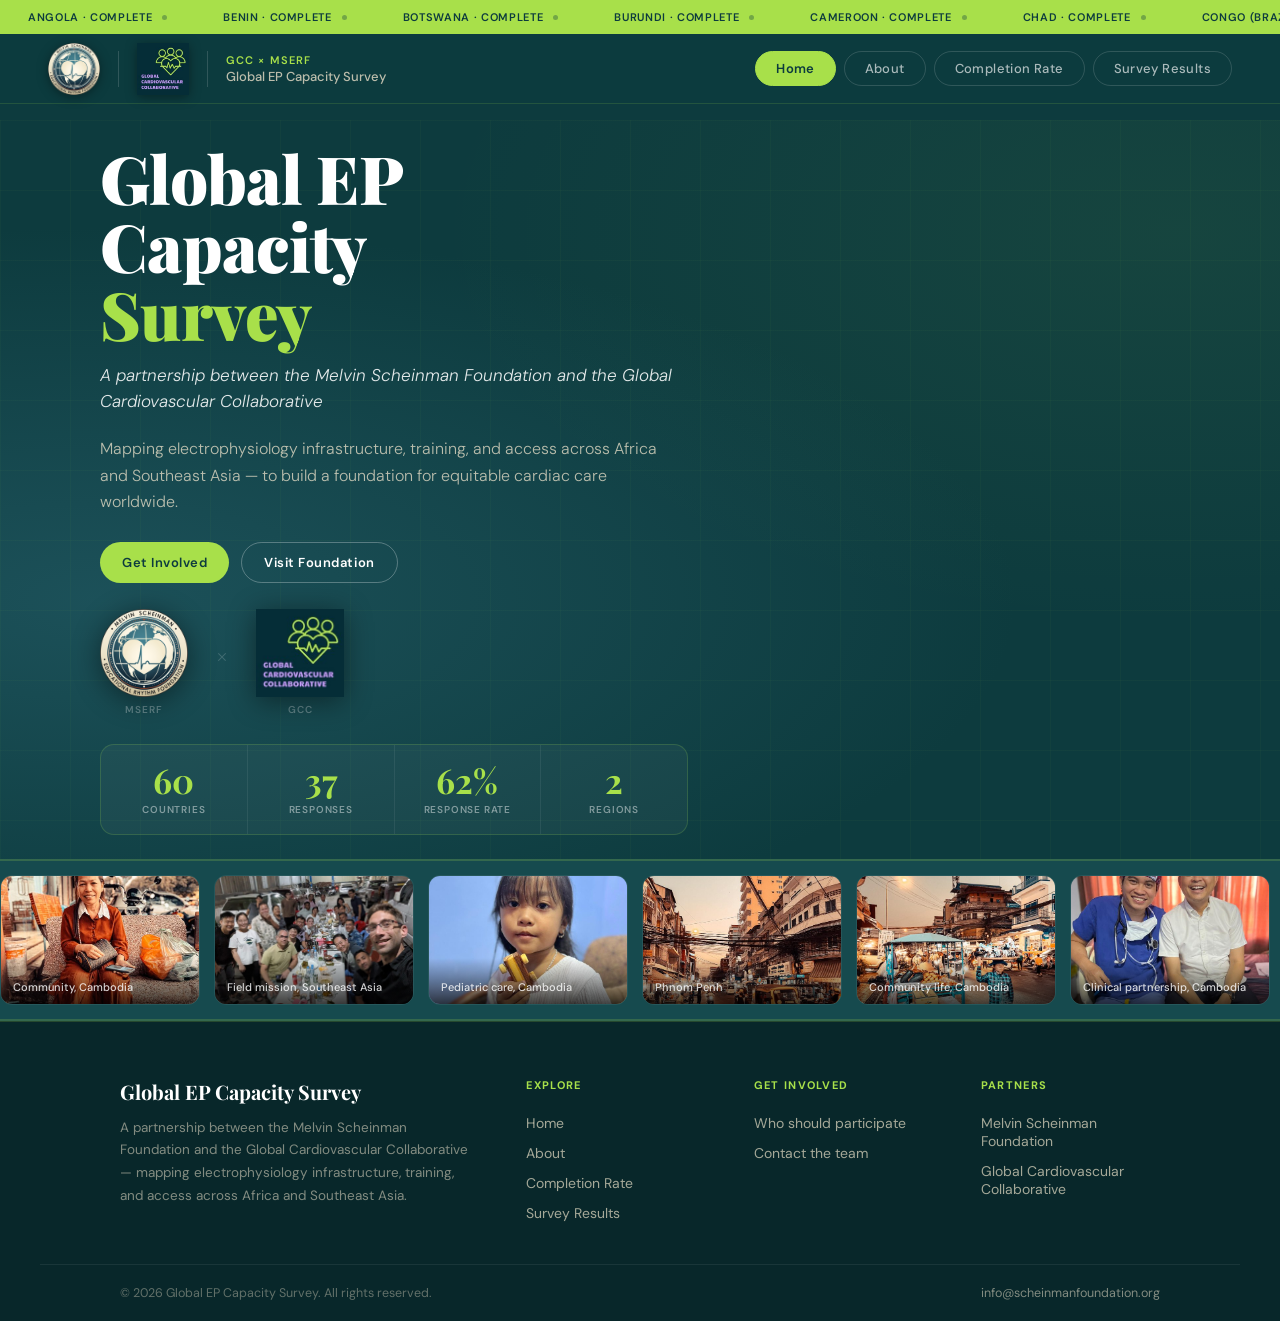
==== commit 942d3ad7: "Apply client feedback v2: copy edits, map fixes, Mauritius bug Language edits (About section) - Rewr" ====
--- a/index.html
+++ b/index.html
@@ -90,7 +90,7 @@
     <div class="about-hero">
       <div class="sec-eyebrow">About the Initiative</div>
       <h2 class="sec-title">Charting the Global Landscape of EP Care</h2>
-      <p class="sec-body">The GCC Global EP Capacity Survey is a first-of-its-kind effort to systematically document the state of cardiac electrophysiology across low- and middle-income regions. Understanding what exists — and what is missing — is the essential first step toward sustainable, equitable EP care worldwide.</p>
+      <p class="sec-body">The GCC Global EP Capacity Survey is the first effort of its kind to systematically document the current state of cardiac electrophysiology across low- and middle-income regions. Because understanding what exists — and what is missing — is the essential first step toward sustainable and equitable EP care worldwide.</p>
       <div class="about-stats">
         <div class="astat"><div class="astat-n" id="about-af-total">54</div><div class="astat-l">African nations</div></div>
         <div class="astat"><div class="astat-n" id="about-sea-total">6</div><div class="astat-l">Southeast Asian countries</div></div>
@@ -101,19 +101,19 @@
     <div class="about-grid">
       <div class="about-text">
         <p>This survey captures data on EP lab infrastructure, trained personnel, device access, ablation capabilities, and educational resources across <strong id="about-af-inline">54</strong> African nations and <strong id="about-sea-inline">6</strong> Southeast Asian countries.</p>
-        <p>Results will inform targeted capacity-building programs, training initiatives, and international partnerships led by <a href="https://www.scheinmanfoundation.org/" target="_blank" class="about-link">MSERF</a> and the <a href="https://www.globalcardio.org/" target="_blank" class="about-link">GCC</a> — with the goal of bringing world-class electrophysiology care to every region on earth.</p>
+        <p>The results will inform capacity-building initiatives and international partnerships led by <a href="https://www.scheinmanfoundation.org/" target="_blank" class="about-link">MSERF</a> and the <a href="https://www.globalcardio.org/" target="_blank" class="about-link">GCC</a>, with the goal of expanding access to high-quality electrophysiology care for patients with arrhythmias in every region of the world.</p>
         <p>The survey is led jointly by the <a href="https://www.scheinmanfoundation.org/" target="_blank" class="about-link">Melvin Scheinman Foundation</a> and the <a href="https://www.globalcardio.org/" target="_blank" class="about-link">Global Cardiovascular Collaborative</a>, two organizations united by a shared commitment to reducing the global burden of cardiac arrhythmia through education, training, and sustainable infrastructure development.</p>
       </div>
       <div class="about-cards">
         <div class="acard">
           <img class="acard-logo" src="[data-uri]" alt="MSERF" style="cursor:pointer;" onclick="window.open('https://www.scheinmanfoundation.org/','_blank')">
           <h3><a href="https://www.scheinmanfoundation.org/" target="_blank" style="color:var(--navy);text-decoration:none;">Melvin Scheinman Foundation</a></h3>
-          <p>Founded in honor of Dr. Melvin Scheinman, pioneer of catheter ablation, MSERF advances global EP education through training programs, international proctorships, and sustainable capacity-building partnerships across Africa, Southeast Asia, and beyond.</p>
+          <p>Founded in honor of Dr. Melvin Scheinman, pioneer of catheter ablation and a champion in the world of global EP, MSERF advances global EP education through training programs, international proctorships, and sustainable capacity-building partnerships across Africa, Southeast Asia, and beyond.</p>
         </div>
         <div class="acard gcc">
           <img class="acard-logo" src="[data-uri]" alt="GCC" style="cursor:pointer;" onclick="window.open('https://www.globalcardio.org/','_blank')">
           <h3><a href="https://www.globalcardio.org/" target="_blank" style="color:var(--navy);text-decoration:none;">Global Cardiovascular Collaborative</a></h3>
-          <p>The GCC brings together cardiovascular specialists committed to reducing the global burden of heart disease through collaborative research, education, and health system strengthening in underserved regions.</p>
+          <p>Our organization brings together leading healthcare institutions, research centers, and professionals dedicated to advancing cardiovascular health through global collaboration. By fostering partnerships and promoting knowledge exchange, we work collectively to improve patient outcomes, support locally driven innovation, and advance research that addresses the unique challenges faced by underserved and resource-limited communities.</p>
         </div>
       </div>
     </div>
@@ -279,7 +279,6 @@
       <h4>Get Involved</h4>
       <a href="#about" onclick="showSection('about');return false;">Who should participate</a>
       <a href="mailto:info@scheinmanfoundation.org?subject=Global%20EP%20Capacity%20Survey">Contact the team</a>
-      <a href="https://www.scheinmanfoundation.org/" target="_blank" rel="noopener">Take the survey</a>
     </div>
     <div class="footer-col">
       <h4>Partners</h4>
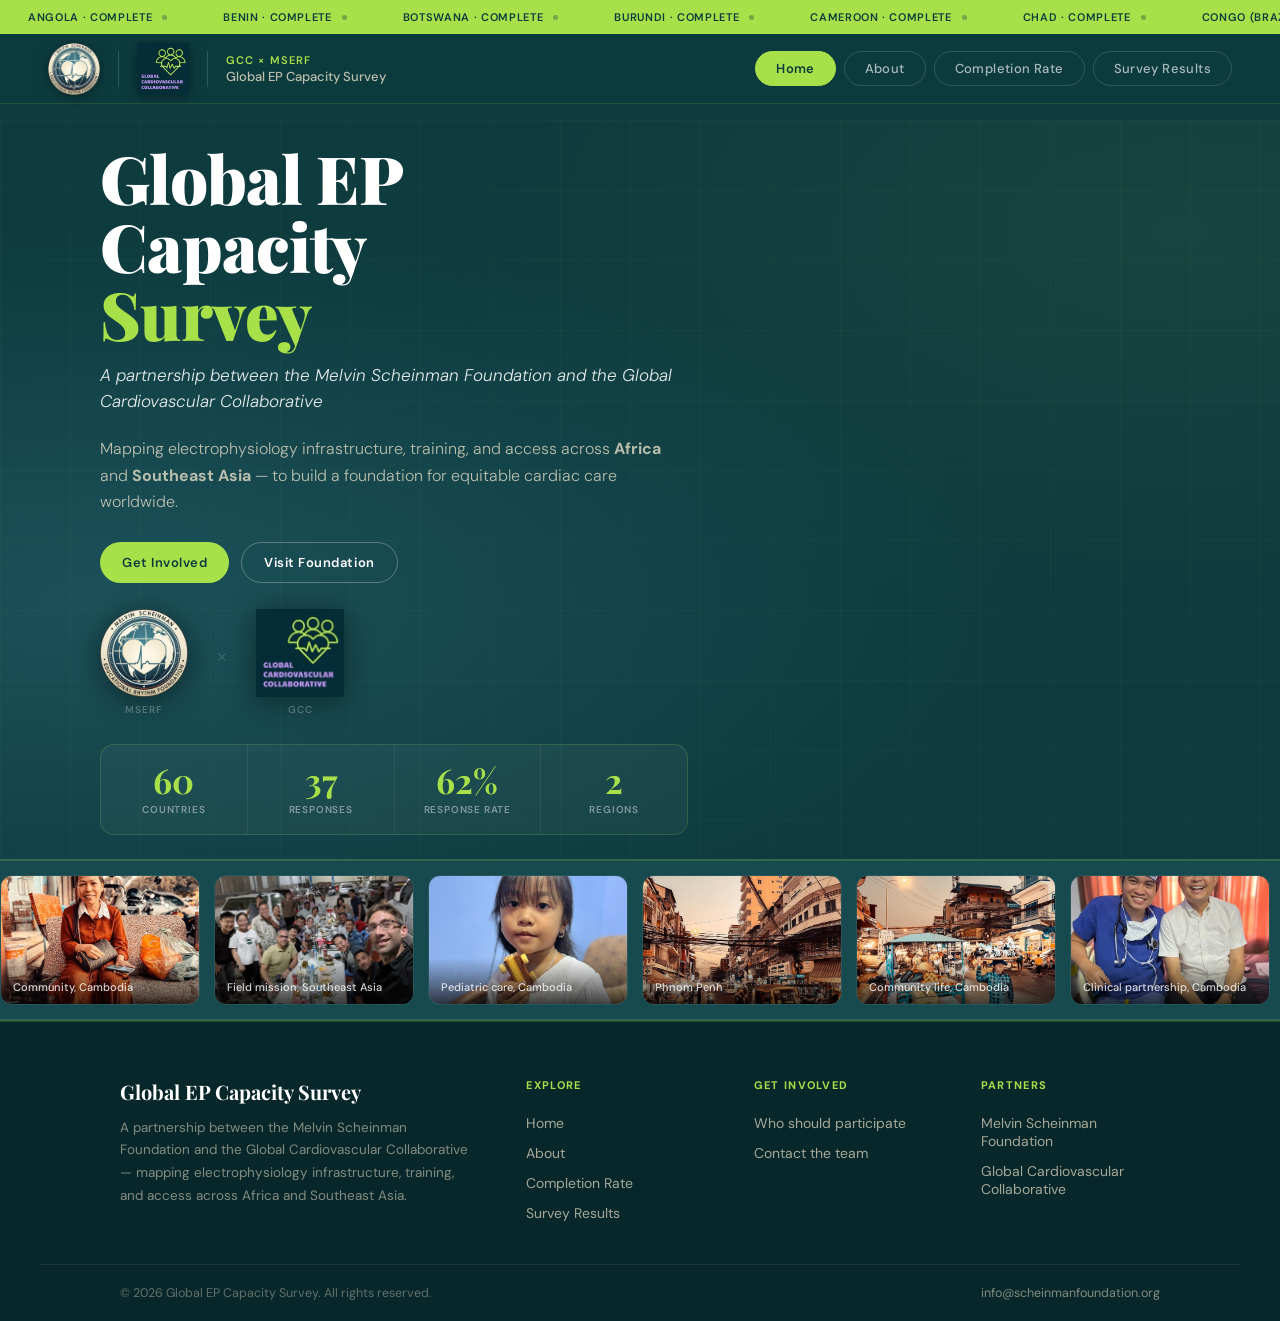
==== commit 96a534c6: "Bold Africa and Southeast Asia in hero subtitle" ====
--- a/index.html
+++ b/index.html
@@ -10,12 +10,12 @@
 <meta property="og:type" content="website">
 <meta property="og:title" content="Global EP Capacity Survey">
 <meta property="og:description" content="Mapping electrophysiology infrastructure, training, and access across Africa and Southeast Asia.">
-<meta property="og:url" content="https://eberswine.github.io/GCC-EP-Survey-main-3/">
-<meta property="og:image" content="https://eberswine.github.io/GCC-EP-Survey-main-3/ep_capacity_gap.jpg">
+<meta property="og:url" content="https://survey.scheinmanfoundation.org/GCC-EP-Survey-main-3/">
+<meta property="og:image" content="https://survey.scheinmanfoundation.org/GCC-EP-Survey-main-3/ep_capacity_gap.jpg">
 <meta name="twitter:card" content="summary_large_image">
 <meta name="twitter:title" content="Global EP Capacity Survey">
 <meta name="twitter:description" content="Mapping electrophysiology infrastructure, training, and access across Africa and Southeast Asia.">
-<meta name="twitter:image" content="https://eberswine.github.io/GCC-EP-Survey-main-3/ep_capacity_gap.jpg">
+<meta name="twitter:image" content="https://survey.scheinmanfoundation.org/GCC-EP-Survey-main-3/ep_capacity_gap.jpg">
 <link href="https://fonts.googleapis.com/css2?family=Playfair+Display:wght@700;900&family=DM+Sans:ital,wght@0,300;0,400;0,500;0,600;1,300&display=swap" rel="stylesheet">
 <link rel="stylesheet" href="style.css">
 </head>
@@ -54,7 +54,7 @@
     <div class="hero-left">
       <h1>Global EP<br>Capacity<br><em>Survey</em></h1>
       <p class="hero-partnership">A partnership between the Melvin Scheinman Foundation and the Global Cardiovascular Collaborative</p>
-      <p class="hero-sub">Mapping electrophysiology infrastructure, training, and access across Africa and Southeast Asia — to build a foundation for equitable cardiac care worldwide.</p>
+      <p class="hero-sub">Mapping electrophysiology infrastructure, training, and access across <strong>Africa</strong> and <strong>Southeast Asia</strong> — to build a foundation for equitable cardiac care worldwide.</p>
       <div class="hero-cta">
         <a class="primary" onclick="showSection('about'); return false;" href="#">Get Involved</a>
         <a class="ghost" href="https://www.scheinmanfoundation.org/" target="_blank">Visit Foundation</a>
